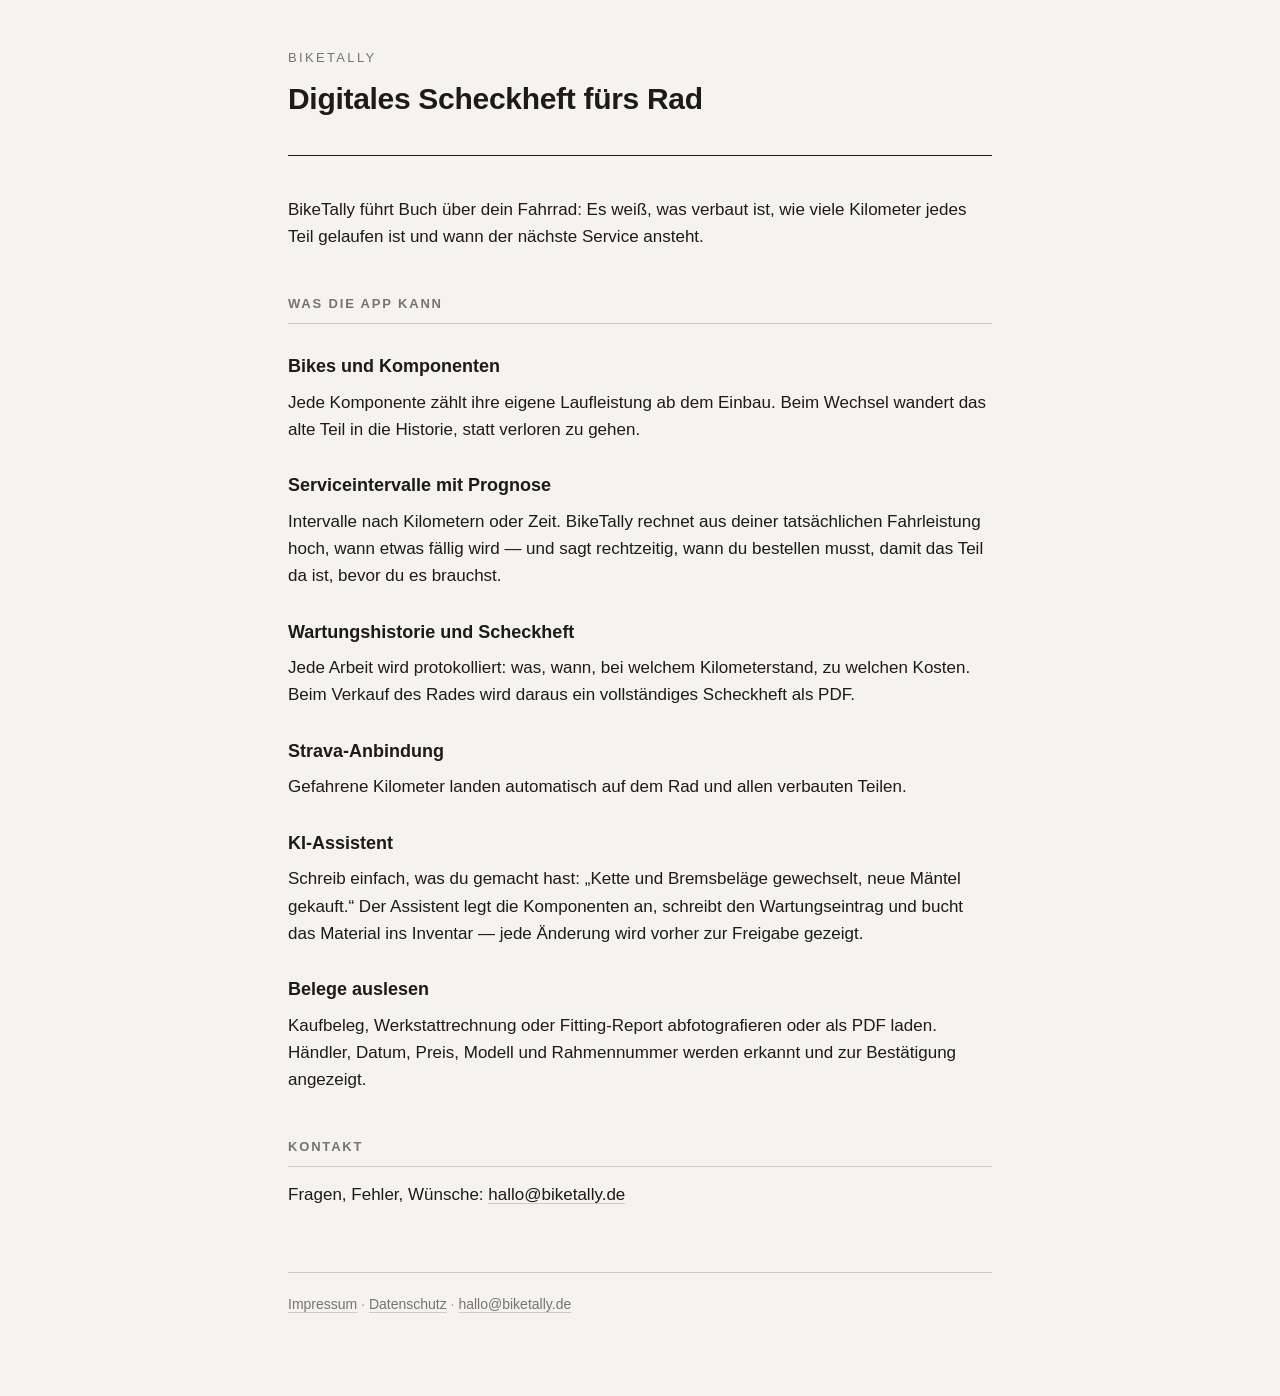
==== index.html @ 0900396f "Website: Startseite, Impressum, Datenschutzerklärung Statische Seiten für biketally.de. Gestaltung ü" ====
<!DOCTYPE html>
<html lang="de">
<head>
<meta charset="utf-8">
<meta name="viewport" content="width=device-width, initial-scale=1">
<title>BikeTally – Digitales Scheckheft fürs Rad</title>
<meta name="description" content="BikeTally führt Buch über dein Fahrrad: was verbaut ist, wie viele Kilometer jedes Teil gelaufen ist und wann der nächste Service ansteht.">
<link rel="stylesheet" href="/stil.css">
</head>
<body>
<div class="blatt">

<header>
  <p class="marke">BikeTally</p>
  <h1>Digitales Scheckheft fürs Rad</h1>
</header>

<p>
  BikeTally führt Buch über dein Fahrrad: Es weiß, was verbaut ist, wie viele Kilometer jedes
  Teil gelaufen ist und wann der nächste Service ansteht.
</p>

<h2>Was die App kann</h2>

<h3>Bikes und Komponenten</h3>
<p>
  Jede Komponente zählt ihre eigene Laufleistung ab dem Einbau. Beim Wechsel wandert das alte
  Teil in die Historie, statt verloren zu gehen.
</p>

<h3>Serviceintervalle mit Prognose</h3>
<p>
  Intervalle nach Kilometern oder Zeit. BikeTally rechnet aus deiner tatsächlichen Fahrleistung
  hoch, wann etwas fällig wird — und sagt rechtzeitig, wann du bestellen musst, damit das Teil
  da ist, bevor du es brauchst.
</p>

<h3>Wartungshistorie und Scheckheft</h3>
<p>
  Jede Arbeit wird protokolliert: was, wann, bei welchem Kilometerstand, zu welchen Kosten. Beim
  Verkauf des Rades wird daraus ein vollständiges Scheckheft als PDF.
</p>

<h3>Strava-Anbindung</h3>
<p>
  Gefahrene Kilometer landen automatisch auf dem Rad und allen verbauten Teilen.
</p>

<h3>KI-Assistent</h3>
<p>
  Schreib einfach, was du gemacht hast: „Kette und Bremsbeläge gewechselt, neue Mäntel gekauft.“
  Der Assistent legt die Komponenten an, schreibt den Wartungseintrag und bucht das Material ins
  Inventar — jede Änderung wird vorher zur Freigabe gezeigt.
</p>

<h3>Belege auslesen</h3>
<p>
  Kaufbeleg, Werkstattrechnung oder Fitting-Report abfotografieren oder als PDF laden. Händler,
  Datum, Preis, Modell und Rahmennummer werden erkannt und zur Bestätigung angezeigt.
</p>

<h2>Kontakt</h2>
<p>
  Fragen, Fehler, Wünsche: <a href="mailto:hallo@biketally.de">hallo@biketally.de</a>
</p>

<footer>
  <a href="/impressum">Impressum</a> · <a href="/datenschutz">Datenschutz</a> ·
  <a href="mailto:hallo@biketally.de">hallo@biketally.de</a>
</footer>

</div>
</body>
</html>
---- stil.css ----
/* Übernimmt die Haltung der App: ein gut gesetztes Scheckheft. Papiergrund statt Weiß,
   Haarlinien statt Kästen, gedämpfte Farben. Die Werte stammen aus Gestaltung.swift, damit
   Website und App nicht wie zwei verschiedene Produkte aussehen. */

:root {
  --grund: #F5F3EE;
  --grund-gedaempft: #EBE8E1;
  --text: #1C1B18;
  --text-gedaempft: #78746C;
  --text-leise: #9C978D;
  --linie: #CFCBC1;
  --linie-stark: #1C1B18;
}

@media (prefers-color-scheme: dark) {
  :root {
    --grund: #171614;
    --grund-gedaempft: #1F1E1B;
    --text: #EDEAE3;
    --text-gedaempft: #9A948A;
    --text-leise: #7C766D;
    --linie: #3A3733;
    --linie-stark: #EDEAE3;
  }
}

* { box-sizing: border-box; }

body {
  margin: 0;
  padding: 0 20px 80px;
  background: var(--grund);
  color: var(--text);
  font-family: -apple-system, BlinkMacSystemFont, "Segoe UI", Roboto, Helvetica, Arial, sans-serif;
  font-size: 17px;
  line-height: 1.6;
  -webkit-text-size-adjust: 100%;
}

.blatt {
  max-width: 44rem;
  margin: 0 auto;
}

/* Kopf: Markenzeile gesperrt gesetzt, wie der Anreisser in der App. */
header {
  padding: 48px 0 32px;
  border-bottom: 1px solid var(--linie-stark);
  margin-bottom: 40px;
}

.marke {
  font-size: 13px;
  letter-spacing: 0.18em;
  text-transform: uppercase;
  color: var(--text-gedaempft);
  margin: 0 0 6px;
}

header h1 {
  font-size: 30px;
  font-weight: 600;
  margin: 0;
  letter-spacing: -0.01em;
}

h2 {
  font-size: 13px;
  letter-spacing: 0.14em;
  text-transform: uppercase;
  color: var(--text-gedaempft);
  font-weight: 600;
  margin: 44px 0 14px;
  padding-bottom: 8px;
  border-bottom: 1px solid var(--linie);
}

h3 {
  font-size: 18px;
  font-weight: 600;
  margin: 28px 0 8px;
}

p { margin: 0 0 14px; }

a {
  color: var(--text);
  text-decoration: underline;
  text-underline-offset: 3px;
  text-decoration-color: var(--linie);
}
a:hover { text-decoration-color: var(--text); }

ul { padding-left: 20px; margin: 0 0 14px; }
li { margin-bottom: 6px; }

table {
  width: 100%;
  border-collapse: collapse;
  margin: 0 0 20px;
  font-size: 15px;
  display: block;
  overflow-x: auto;
}
th, td {
  text-align: left;
  padding: 9px 12px 9px 0;
  border-bottom: 1px solid var(--linie);
  vertical-align: top;
}
th {
  font-size: 12px;
  letter-spacing: 0.08em;
  text-transform: uppercase;
  color: var(--text-gedaempft);
  font-weight: 600;
}

code {
  font-family: ui-monospace, SFMono-Regular, Menlo, monospace;
  font-size: 0.88em;
  background: var(--grund-gedaempft);
  padding: 1px 5px;
}

.hinweis {
  border-left: 2px solid var(--linie-stark);
  padding: 2px 0 2px 16px;
  margin: 0 0 20px;
  color: var(--text-gedaempft);
  font-size: 15px;
}

footer {
  margin-top: 64px;
  padding-top: 20px;
  border-top: 1px solid var(--linie);
  font-size: 14px;
  color: var(--text-leise);
}
footer a { color: var(--text-gedaempft); }

.stand {
  font-size: 14px;
  color: var(--text-leise);
  margin-top: 40px;
}
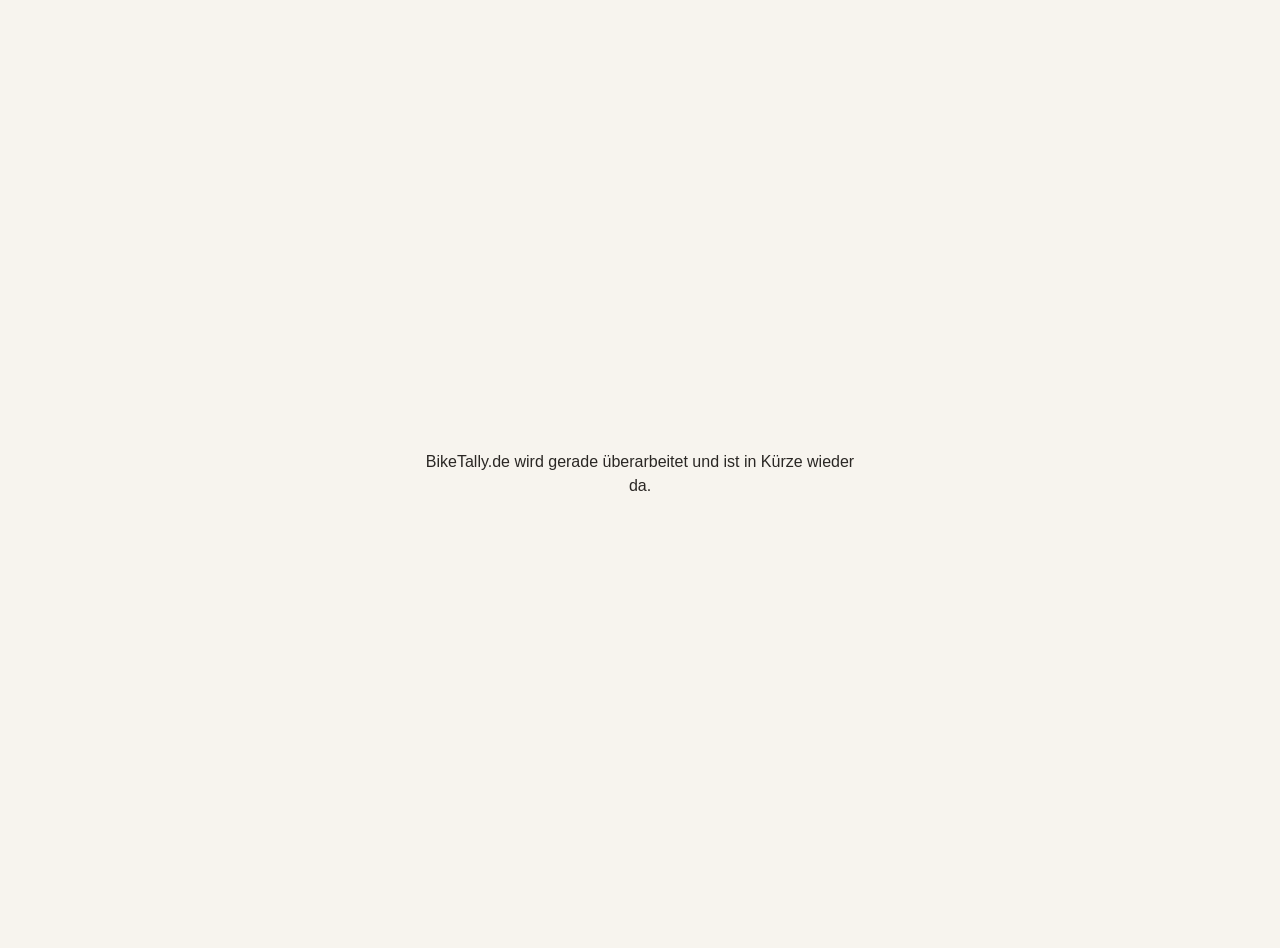
==== commit 73bc4779: "Website vorübergehend offline (Anpassungen folgen)" ====
--- a/index.html
+++ b/index.html
@@ -1,74 +1,30 @@
 <!DOCTYPE html>
 <html lang="de">
 <head>
-<meta charset="utf-8">
+<meta charset="UTF-8">
 <meta name="viewport" content="width=device-width, initial-scale=1">
-<title>BikeTally – Digitales Scheckheft fürs Rad</title>
-<meta name="description" content="BikeTally führt Buch über dein Fahrrad: was verbaut ist, wie viele Kilometer jedes Teil gelaufen ist und wann der nächste Service ansteht.">
-<link rel="stylesheet" href="/stil.css">
+<meta name="robots" content="noindex">
+<title>BikeTally</title>
+<style>
+  body {
+    background: #f7f4ee;
+    color: #2a2724;
+    font-family: -apple-system, BlinkMacSystemFont, "Helvetica Neue", Arial, sans-serif;
+    display: flex;
+    align-items: center;
+    justify-content: center;
+    min-height: 100vh;
+    margin: 0;
+    text-align: center;
+    padding: 1.5rem;
+  }
+  p { max-width: 28rem; line-height: 1.5; }
+  @media (prefers-color-scheme: dark) {
+    body { background: #1c1a17; color: #ece7de; }
+  }
+</style>
 </head>
 <body>
-<div class="blatt">
-
-<header>
-  <p class="marke">BikeTally</p>
-  <h1>Digitales Scheckheft fürs Rad</h1>
-</header>
-
-<p>
-  BikeTally führt Buch über dein Fahrrad: Es weiß, was verbaut ist, wie viele Kilometer jedes
-  Teil gelaufen ist und wann der nächste Service ansteht.
-</p>
-
-<h2>Was die App kann</h2>
-
-<h3>Bikes und Komponenten</h3>
-<p>
-  Jede Komponente zählt ihre eigene Laufleistung ab dem Einbau. Beim Wechsel wandert das alte
-  Teil in die Historie, statt verloren zu gehen.
-</p>
-
-<h3>Serviceintervalle mit Prognose</h3>
-<p>
-  Intervalle nach Kilometern oder Zeit. BikeTally rechnet aus deiner tatsächlichen Fahrleistung
-  hoch, wann etwas fällig wird — und sagt rechtzeitig, wann du bestellen musst, damit das Teil
-  da ist, bevor du es brauchst.
-</p>
-
-<h3>Wartungshistorie und Scheckheft</h3>
-<p>
-  Jede Arbeit wird protokolliert: was, wann, bei welchem Kilometerstand, zu welchen Kosten. Beim
-  Verkauf des Rades wird daraus ein vollständiges Scheckheft als PDF.
-</p>
-
-<h3>Strava-Anbindung</h3>
-<p>
-  Gefahrene Kilometer landen automatisch auf dem Rad und allen verbauten Teilen.
-</p>
-
-<h3>KI-Assistent</h3>
-<p>
-  Schreib einfach, was du gemacht hast: „Kette und Bremsbeläge gewechselt, neue Mäntel gekauft.“
-  Der Assistent legt die Komponenten an, schreibt den Wartungseintrag und bucht das Material ins
-  Inventar — jede Änderung wird vorher zur Freigabe gezeigt.
-</p>
-
-<h3>Belege auslesen</h3>
-<p>
-  Kaufbeleg, Werkstattrechnung oder Fitting-Report abfotografieren oder als PDF laden. Händler,
-  Datum, Preis, Modell und Rahmennummer werden erkannt und zur Bestätigung angezeigt.
-</p>
-
-<h2>Kontakt</h2>
-<p>
-  Fragen, Fehler, Wünsche: <a href="mailto:hallo@biketally.de">hallo@biketally.de</a>
-</p>
-
-<footer>
-  <a href="/impressum">Impressum</a> · <a href="/datenschutz">Datenschutz</a> ·
-  <a href="mailto:hallo@biketally.de">hallo@biketally.de</a>
-</footer>
-
-</div>
+<p>BikeTally.de wird gerade überarbeitet und ist in Kürze wieder da.</p>
 </body>
 </html>
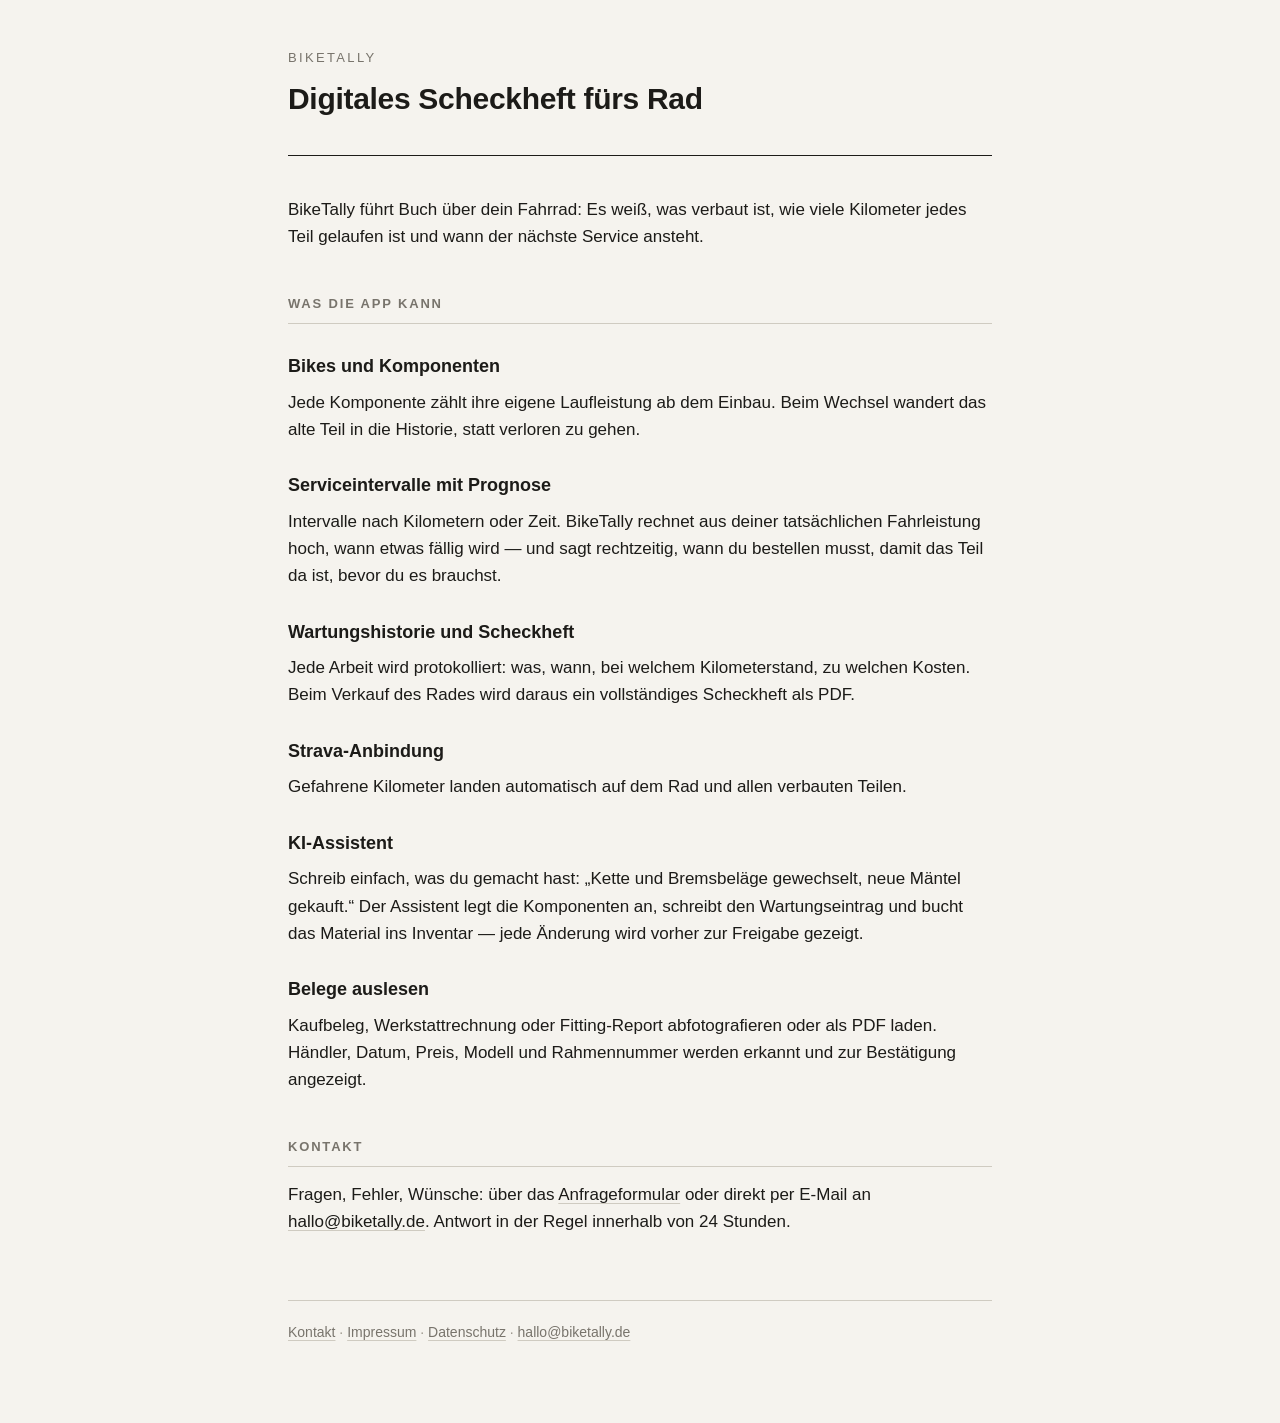
==== commit d1cdf149: "Website wieder online: Startseite, Impressum, Datenschutz, Kontaktformular Loest die Wartungsseite a" ====
--- a/index.html
+++ b/index.html
@@ -1,30 +1,77 @@
 <!DOCTYPE html>
 <html lang="de">
 <head>
-<meta charset="UTF-8">
+<meta charset="utf-8">
 <meta name="viewport" content="width=device-width, initial-scale=1">
-<meta name="robots" content="noindex">
-<title>BikeTally</title>
-<style>
-  body {
-    background: #f7f4ee;
-    color: #2a2724;
-    font-family: -apple-system, BlinkMacSystemFont, "Helvetica Neue", Arial, sans-serif;
-    display: flex;
-    align-items: center;
-    justify-content: center;
-    min-height: 100vh;
-    margin: 0;
-    text-align: center;
-    padding: 1.5rem;
-  }
-  p { max-width: 28rem; line-height: 1.5; }
-  @media (prefers-color-scheme: dark) {
-    body { background: #1c1a17; color: #ece7de; }
-  }
-</style>
+<title>BikeTally – Digitales Scheckheft fürs Rad</title>
+<meta name="description" content="BikeTally führt Buch über dein Fahrrad: was verbaut ist, wie viele Kilometer jedes Teil gelaufen ist und wann der nächste Service ansteht.">
+<link rel="stylesheet" href="/stil.css">
 </head>
 <body>
-<p>BikeTally.de wird gerade überarbeitet und ist in Kürze wieder da.</p>
+<div class="blatt">
+
+<header>
+  <p class="marke">BikeTally</p>
+  <h1>Digitales Scheckheft fürs Rad</h1>
+</header>
+
+<p>
+  BikeTally führt Buch über dein Fahrrad: Es weiß, was verbaut ist, wie viele Kilometer jedes
+  Teil gelaufen ist und wann der nächste Service ansteht.
+</p>
+
+<h2>Was die App kann</h2>
+
+<h3>Bikes und Komponenten</h3>
+<p>
+  Jede Komponente zählt ihre eigene Laufleistung ab dem Einbau. Beim Wechsel wandert das alte
+  Teil in die Historie, statt verloren zu gehen.
+</p>
+
+<h3>Serviceintervalle mit Prognose</h3>
+<p>
+  Intervalle nach Kilometern oder Zeit. BikeTally rechnet aus deiner tatsächlichen Fahrleistung
+  hoch, wann etwas fällig wird — und sagt rechtzeitig, wann du bestellen musst, damit das Teil
+  da ist, bevor du es brauchst.
+</p>
+
+<h3>Wartungshistorie und Scheckheft</h3>
+<p>
+  Jede Arbeit wird protokolliert: was, wann, bei welchem Kilometerstand, zu welchen Kosten. Beim
+  Verkauf des Rades wird daraus ein vollständiges Scheckheft als PDF.
+</p>
+
+<h3>Strava-Anbindung</h3>
+<p>
+  Gefahrene Kilometer landen automatisch auf dem Rad und allen verbauten Teilen.
+</p>
+
+<h3>KI-Assistent</h3>
+<p>
+  Schreib einfach, was du gemacht hast: „Kette und Bremsbeläge gewechselt, neue Mäntel gekauft.“
+  Der Assistent legt die Komponenten an, schreibt den Wartungseintrag und bucht das Material ins
+  Inventar — jede Änderung wird vorher zur Freigabe gezeigt.
+</p>
+
+<h3>Belege auslesen</h3>
+<p>
+  Kaufbeleg, Werkstattrechnung oder Fitting-Report abfotografieren oder als PDF laden. Händler,
+  Datum, Preis, Modell und Rahmennummer werden erkannt und zur Bestätigung angezeigt.
+</p>
+
+<h2>Kontakt</h2>
+<p>
+  Fragen, Fehler, Wünsche: über das <a href="/kontakt">Anfrageformular</a> oder direkt per
+  E-Mail an <a href="mailto:hallo@biketally.de">hallo@biketally.de</a>. Antwort in der Regel
+  innerhalb von 24 Stunden.
+</p>
+
+<footer>
+  <a href="/kontakt">Kontakt</a> · <a href="/impressum">Impressum</a> ·
+  <a href="/datenschutz">Datenschutz</a> ·
+  <a href="mailto:hallo@biketally.de">hallo@biketally.de</a>
+</footer>
+
+</div>
 </body>
 </html>
--- a/stil.css
+++ b/stil.css
@@ -0,0 +1,147 @@
+/* Übernimmt die Haltung der App: ein gut gesetztes Scheckheft. Papiergrund statt Weiß,
+   Haarlinien statt Kästen, gedämpfte Farben. Die Werte stammen aus Gestaltung.swift, damit
+   Website und App nicht wie zwei verschiedene Produkte aussehen. */
+
+:root {
+  --grund: #F5F3EE;
+  --grund-gedaempft: #EBE8E1;
+  --text: #1C1B18;
+  --text-gedaempft: #78746C;
+  --text-leise: #9C978D;
+  --linie: #CFCBC1;
+  --linie-stark: #1C1B18;
+}
+
+@media (prefers-color-scheme: dark) {
+  :root {
+    --grund: #171614;
+    --grund-gedaempft: #1F1E1B;
+    --text: #EDEAE3;
+    --text-gedaempft: #9A948A;
+    --text-leise: #7C766D;
+    --linie: #3A3733;
+    --linie-stark: #EDEAE3;
+  }
+}
+
+* { box-sizing: border-box; }
+
+body {
+  margin: 0;
+  padding: 0 20px 80px;
+  background: var(--grund);
+  color: var(--text);
+  font-family: -apple-system, BlinkMacSystemFont, "Segoe UI", Roboto, Helvetica, Arial, sans-serif;
+  font-size: 17px;
+  line-height: 1.6;
+  -webkit-text-size-adjust: 100%;
+}
+
+.blatt {
+  max-width: 44rem;
+  margin: 0 auto;
+}
+
+/* Kopf: Markenzeile gesperrt gesetzt, wie der Anreisser in der App. */
+header {
+  padding: 48px 0 32px;
+  border-bottom: 1px solid var(--linie-stark);
+  margin-bottom: 40px;
+}
+
+.marke {
+  font-size: 13px;
+  letter-spacing: 0.18em;
+  text-transform: uppercase;
+  color: var(--text-gedaempft);
+  margin: 0 0 6px;
+}
+
+header h1 {
+  font-size: 30px;
+  font-weight: 600;
+  margin: 0;
+  letter-spacing: -0.01em;
+}
+
+h2 {
+  font-size: 13px;
+  letter-spacing: 0.14em;
+  text-transform: uppercase;
+  color: var(--text-gedaempft);
+  font-weight: 600;
+  margin: 44px 0 14px;
+  padding-bottom: 8px;
+  border-bottom: 1px solid var(--linie);
+}
+
+h3 {
+  font-size: 18px;
+  font-weight: 600;
+  margin: 28px 0 8px;
+}
+
+p { margin: 0 0 14px; }
+
+a {
+  color: var(--text);
+  text-decoration: underline;
+  text-underline-offset: 3px;
+  text-decoration-color: var(--linie);
+}
+a:hover { text-decoration-color: var(--text); }
+
+ul { padding-left: 20px; margin: 0 0 14px; }
+li { margin-bottom: 6px; }
+
+table {
+  width: 100%;
+  border-collapse: collapse;
+  margin: 0 0 20px;
+  font-size: 15px;
+  display: block;
+  overflow-x: auto;
+}
+th, td {
+  text-align: left;
+  padding: 9px 12px 9px 0;
+  border-bottom: 1px solid var(--linie);
+  vertical-align: top;
+}
+th {
+  font-size: 12px;
+  letter-spacing: 0.08em;
+  text-transform: uppercase;
+  color: var(--text-gedaempft);
+  font-weight: 600;
+}
+
+code {
+  font-family: ui-monospace, SFMono-Regular, Menlo, monospace;
+  font-size: 0.88em;
+  background: var(--grund-gedaempft);
+  padding: 1px 5px;
+}
+
+.hinweis {
+  border-left: 2px solid var(--linie-stark);
+  padding: 2px 0 2px 16px;
+  margin: 0 0 20px;
+  color: var(--text-gedaempft);
+  font-size: 15px;
+}
+
+footer {
+  margin-top: 64px;
+  padding-top: 20px;
+  border-top: 1px solid var(--linie);
+  font-size: 14px;
+  color: var(--text-leise);
+}
+footer a { color: var(--text-gedaempft); }
+
+.stand {
+  font-size: 14px;
+  color: var(--text-leise);
+  margin-top: 40px;
+}
